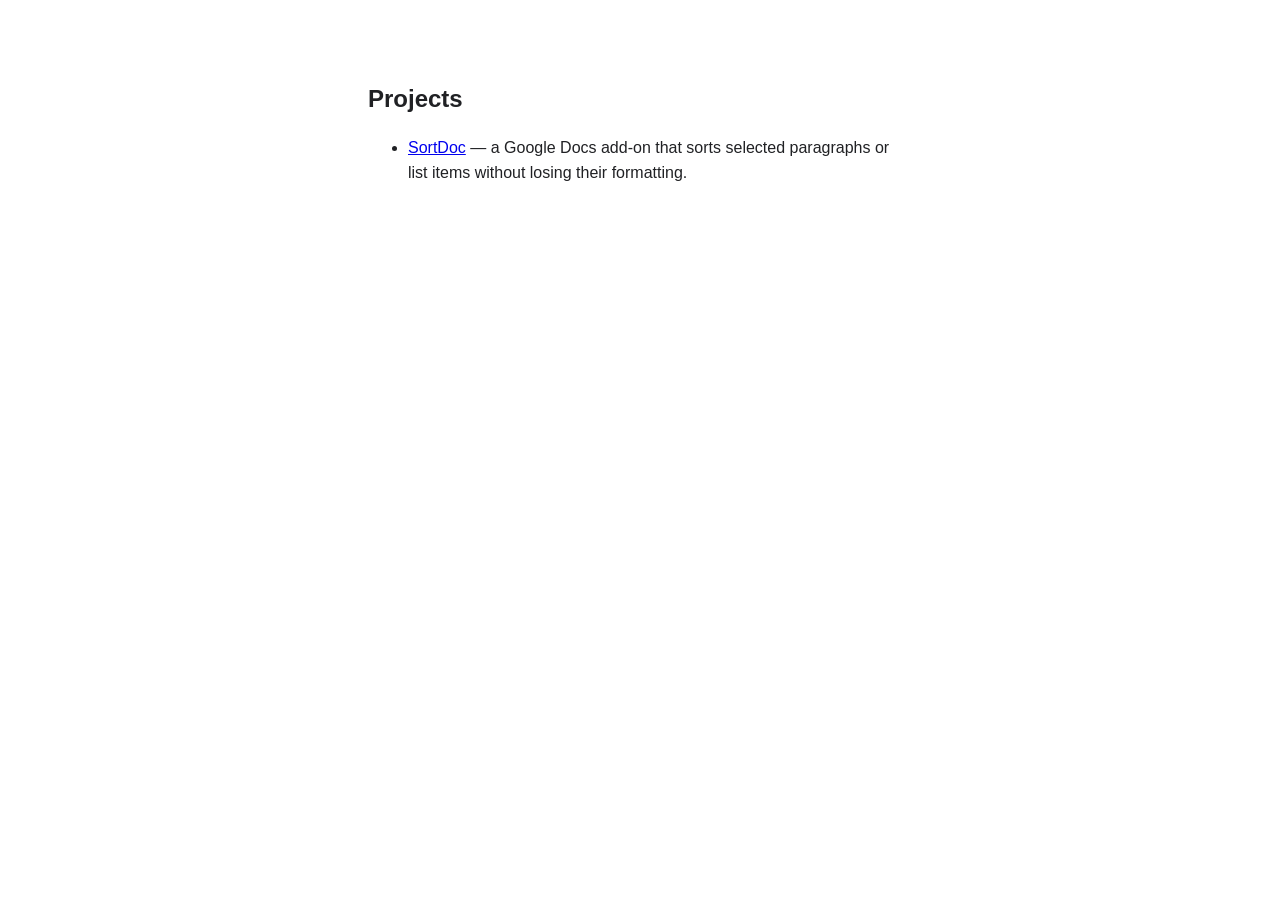
==== index.html @ c158449b "Add user site root with Google Search Console verification file The root of maxtop9843-byte.github.i" ====
<!DOCTYPE html>
<html lang="en">
<head>
<meta charset="utf-8">
<meta name="viewport" content="width=device-width, initial-scale=1">
<title>maxtop9843-byte</title>
<style>
  :root { color-scheme: light dark; }
  body { font: 16px/1.6 -apple-system, BlinkMacSystemFont, "Segoe UI", Roboto, Arial, sans-serif;
         max-width: 34rem; margin: 0 auto; padding: 4rem 1.25rem; color: #202124; background: #fff; }
  @media (prefers-color-scheme: dark) { body { color: #e8eaed; background: #131314; } a { color: #8ab4f8; } }
  h1 { font-size: 1.5rem; }
  li { margin: .4rem 0; }
</style>
</head>
<body>
<h1>Projects</h1>
<ul>
  <li><a href="./sortdoc-site/">SortDoc</a> — a Google Docs add-on that sorts selected
      paragraphs or list items without losing their formatting.</li>
</ul>
</body>
</html>
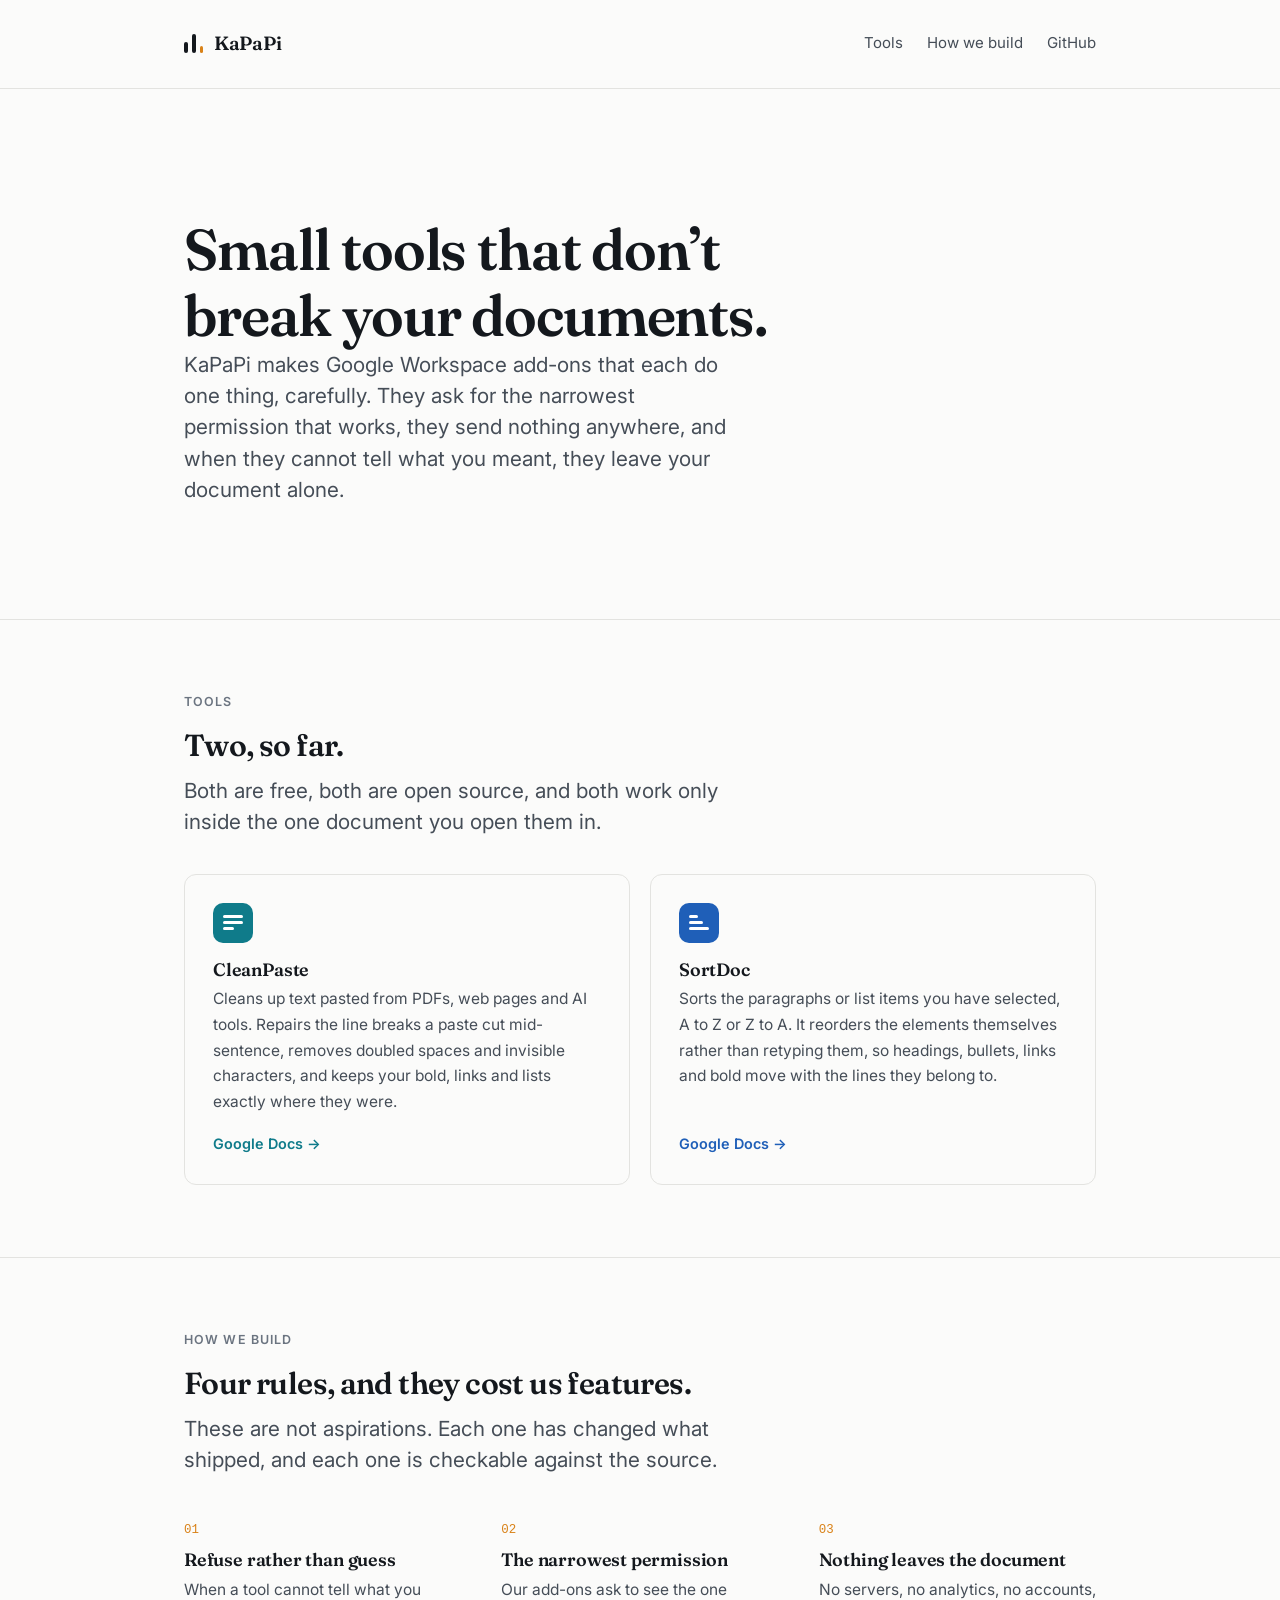
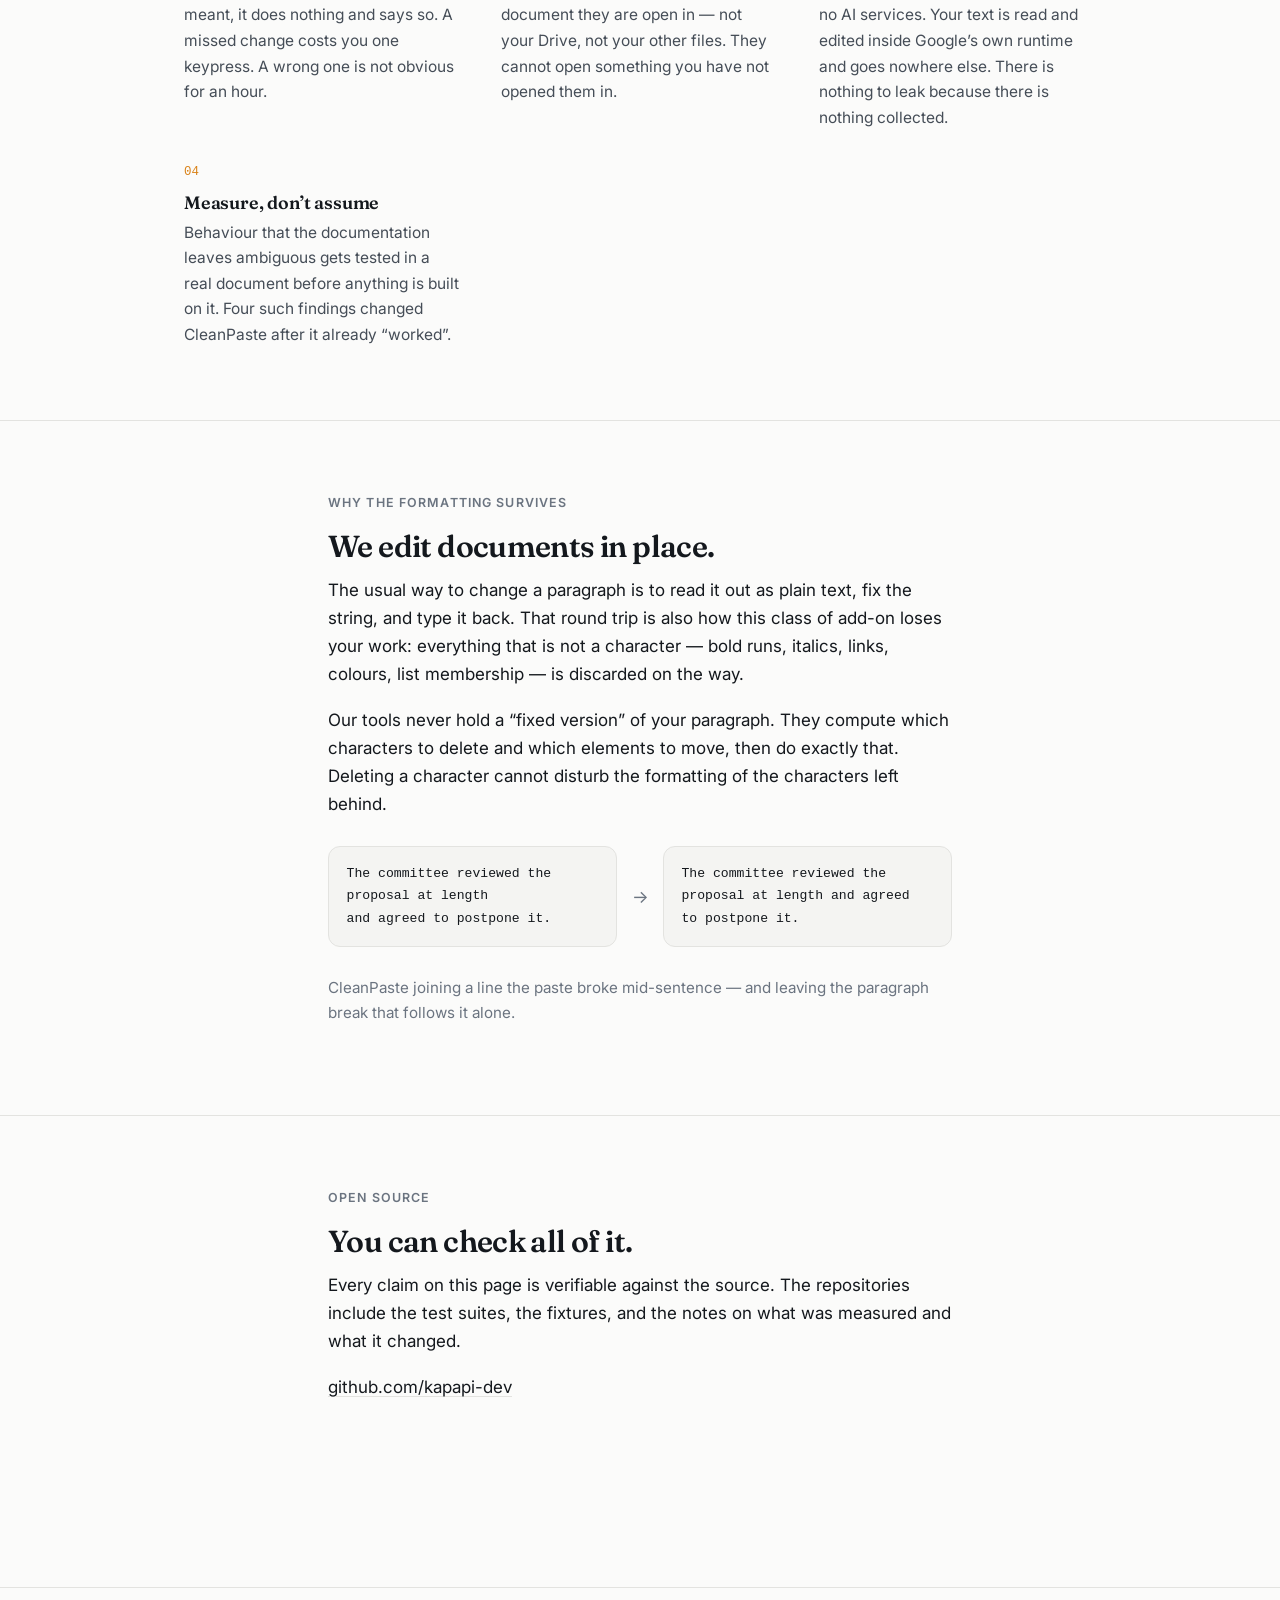
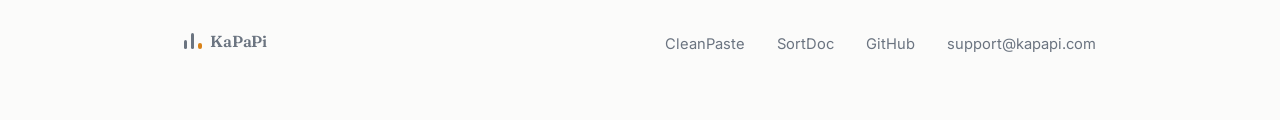
==== commit 30941b01: "KaPaPi brand site: landing, CleanPaste and SortDoc product pages Replaces the one-line placeholder i" ====
--- a/index.html
+++ b/index.html
@@ -3,21 +3,206 @@
 <head>
 <meta charset="utf-8">
 <meta name="viewport" content="width=device-width, initial-scale=1">
-<title>maxtop9843-byte</title>
-<style>
-  :root { color-scheme: light dark; }
-  body { font: 16px/1.6 -apple-system, BlinkMacSystemFont, "Segoe UI", Roboto, Arial, sans-serif;
-         max-width: 34rem; margin: 0 auto; padding: 4rem 1.25rem; color: #202124; background: #fff; }
-  @media (prefers-color-scheme: dark) { body { color: #e8eaed; background: #131314; } a { color: #8ab4f8; } }
-  h1 { font-size: 1.5rem; }
-  li { margin: .4rem 0; }
-</style>
+<title>KaPaPi — small, careful tools for Google Workspace</title>
+<meta name="description" content="KaPaPi builds small Google Workspace add-ons that do one thing carefully. Minimum permissions, nothing uploaded, and a refusal to guess when guessing could damage your document.">
+<link rel="canonical" href="https://kapapi.com/">
+
+<meta property="og:type" content="website">
+<meta property="og:url" content="https://kapapi.com/">
+<meta property="og:title" content="KaPaPi — small, careful tools for Google Workspace">
+<meta property="og:description" content="Small Google Workspace add-ons that do one thing carefully. Minimum permissions, nothing uploaded.">
+
+<link rel="icon" href="data:image/svg+xml,%3Csvg xmlns='http://www.w3.org/2000/svg' viewBox='0 0 32 32'%3E%3Crect width='32' height='32' rx='7' fill='%2314181d'/%3E%3Crect x='7' y='13' width='4' height='12' rx='2' fill='%23fbfbfa'/%3E%3Crect x='14' y='7' width='4' height='18' rx='2' fill='%23fbfbfa'/%3E%3Crect x='21' y='17' width='4' height='8' rx='2' fill='%23d98218'/%3E%3C/svg%3E">
+
+<link rel="preconnect" href="https://fonts.googleapis.com">
+<link rel="preconnect" href="https://fonts.gstatic.com" crossorigin>
+<link href="https://fonts.googleapis.com/css2?family=Fraunces:opsz,wght@9..144,500;9..144,600&family=Inter:wght@400;500;600&display=swap" rel="stylesheet">
+<link rel="stylesheet" href="/assets/kapapi.css">
 </head>
 <body>
-<h1>Projects</h1>
-<ul>
-  <li><a href="./sortdoc-site/">SortDoc</a> — a Google Docs add-on that sorts selected
-      paragraphs or list items without losing their formatting.</li>
-</ul>
+
+<header class="site-head">
+  <div class="wrap">
+    <a class="wordmark" href="/">
+      <span class="mark" aria-hidden="true"><span></span><span></span><span></span></span>
+      KaPaPi
+    </a>
+    <nav class="site-nav">
+      <a href="#tools">Tools</a>
+      <a href="#how">How we build</a>
+      <a href="https://github.com/kapapi-dev">GitHub</a>
+    </nav>
+  </div>
+</header>
+
+<main>
+
+  <section class="hero">
+    <div class="wrap">
+      <h1>Small tools that don&rsquo;t<br>break your documents.</h1>
+      <p class="lead">
+        KaPaPi makes Google Workspace add-ons that each do one thing, carefully.
+        They ask for the narrowest permission that works, they send nothing anywhere,
+        and when they cannot tell what you meant, they leave your document alone.
+      </p>
+    </div>
+  </section>
+
+  <section id="tools">
+    <div class="wrap">
+      <p class="eyebrow">Tools</p>
+      <h2>Two, so far.</h2>
+      <p class="lead" style="margin-bottom:2.25rem">
+        Both are free, both are open source, and both work only inside the one document you open them in.
+      </p>
+
+      <div class="products">
+
+        <a class="product cleanpaste" href="/cleanpaste/">
+          <span class="icon" aria-hidden="true">
+            <span class="bars"><i style="width:100%"></i><i style="width:100%"></i><i style="width:55%"></i></span>
+          </span>
+          <h3>CleanPaste</h3>
+          <p class="what">
+            Cleans up text pasted from PDFs, web pages and AI tools. Repairs the line breaks
+            a paste cut mid-sentence, removes doubled spaces and invisible characters, and
+            keeps your bold, links and lists exactly where they were.
+          </p>
+          <span class="go">Google Docs &rarr;</span>
+        </a>
+
+        <a class="product sortdoc" href="/sortdoc/">
+          <span class="icon" aria-hidden="true">
+            <span class="bars"><i style="width:45%"></i><i style="width:70%"></i><i style="width:100%"></i></span>
+          </span>
+          <h3>SortDoc</h3>
+          <p class="what">
+            Sorts the paragraphs or list items you have selected, A&nbsp;to&nbsp;Z or Z&nbsp;to&nbsp;A.
+            It reorders the elements themselves rather than retyping them, so headings,
+            bullets, links and bold move with the lines they belong to.
+          </p>
+          <span class="go">Google Docs &rarr;</span>
+        </a>
+
+      </div>
+    </div>
+  </section>
+
+  <section id="how">
+    <div class="wrap">
+      <p class="eyebrow">How we build</p>
+      <h2>Four rules, and they cost us features.</h2>
+      <p class="lead" style="margin-bottom:2.75rem">
+        These are not aspirations. Each one has changed what shipped, and each one is
+        checkable against the source.
+      </p>
+
+      <div class="principles">
+
+        <div class="principle">
+          <span class="n">01</span>
+          <h3>Refuse rather than guess</h3>
+          <p>
+            When a tool cannot tell what you meant, it does nothing and says so. A missed
+            change costs you one keypress. A wrong one is not obvious for an hour.
+          </p>
+        </div>
+
+        <div class="principle">
+          <span class="n">02</span>
+          <h3>The narrowest permission</h3>
+          <p>
+            Our add-ons ask to see the one document they are open in — not your Drive, not
+            your other files. They cannot open something you have not opened them in.
+          </p>
+        </div>
+
+        <div class="principle">
+          <span class="n">03</span>
+          <h3>Nothing leaves the document</h3>
+          <p>
+            No servers, no analytics, no accounts, no AI services. Your text is read and
+            edited inside Google&rsquo;s own runtime and goes nowhere else. There is nothing
+            to leak because there is nothing collected.
+          </p>
+        </div>
+
+        <div class="principle">
+          <span class="n">04</span>
+          <h3>Measure, don&rsquo;t assume</h3>
+          <p>
+            Behaviour that the documentation leaves ambiguous gets tested in a real
+            document before anything is built on it. Four such findings changed CleanPaste
+            after it already &ldquo;worked&rdquo;.
+          </p>
+        </div>
+
+      </div>
+    </div>
+  </section>
+
+  <section>
+    <div class="wrap wrap-narrow">
+      <p class="eyebrow">Why the formatting survives</p>
+      <h2>We edit documents in place.</h2>
+      <p>
+        The usual way to change a paragraph is to read it out as plain text, fix the string,
+        and type it back. That round trip is also how this class of add-on loses your work:
+        everything that is not a character &mdash; bold runs, italics, links, colours, list
+        membership &mdash; is discarded on the way.
+      </p>
+      <p>
+        Our tools never hold a &ldquo;fixed version&rdquo; of your paragraph. They compute
+        which characters to delete and which elements to move, then do exactly that. Deleting
+        a character cannot disturb the formatting of the characters left behind.
+      </p>
+
+      <div class="demo">
+        <pre>The committee reviewed the
+proposal at length
+and agreed to postpone it.</pre>
+        <span class="arrow" aria-hidden="true">&rarr;</span>
+        <pre>The committee reviewed the
+proposal at length and agreed
+to postpone it.</pre>
+      </div>
+
+      <p style="color:var(--ink-muted);font-size:0.95rem">
+        CleanPaste joining a line the paste broke mid-sentence &mdash; and leaving the
+        paragraph break that follows it alone.
+      </p>
+    </div>
+  </section>
+
+  <section>
+    <div class="wrap wrap-narrow">
+      <p class="eyebrow">Open source</p>
+      <h2>You can check all of it.</h2>
+      <p>
+        Every claim on this page is verifiable against the source. The repositories include
+        the test suites, the fixtures, and the notes on what was measured and what it changed.
+      </p>
+      <p>
+        <a href="https://github.com/kapapi-dev">github.com/kapapi-dev</a>
+      </p>
+    </div>
+  </section>
+
+</main>
+
+<footer class="site-foot">
+  <div class="wrap">
+    <span class="wordmark" style="font-size:1rem">
+      <span class="mark" aria-hidden="true"><span></span><span></span><span></span></span>
+      KaPaPi
+    </span>
+    <span class="spacer"></span>
+    <a href="/cleanpaste/">CleanPaste</a>
+    <a href="/sortdoc/">SortDoc</a>
+    <a href="https://github.com/kapapi-dev">GitHub</a>
+    <a href="mailto:support@kapapi.com">support@kapapi.com</a>
+  </div>
+</footer>
+
 </body>
 </html>
--- a/assets/kapapi.css
+++ b/assets/kapapi.css
@@ -0,0 +1,261 @@
+/* ------------------------------------------------------------------ *
+ * KaPaPi — shared design system
+ *
+ * One stylesheet for the brand page and every product page under it, so
+ * the products read as a family rather than as four separate sites.
+ * Each product keeps one accent colour of its own; everything else is shared.
+ * ------------------------------------------------------------------ */
+
+:root {
+  color-scheme: light dark;
+
+  /* Ink and paper. Warm off-white, cool near-black — never pure #000/#fff. */
+  --ink:        #14181d;
+  --ink-soft:   #454d57;
+  --ink-muted:  #6b7480;
+  --paper:      #fbfbfa;
+  --paper-sunk: #f4f4f2;
+  --line:       #e3e3e0;
+
+  /* Brand accent: the amber from the product marks. Warm, human, used sparingly. */
+  --accent:     #d98218;
+  --accent-ink: #8a5210;
+
+  /* Product accents */
+  --cleanpaste: #0f7b8a;
+  --sortdoc:    #1f5fb8;
+
+  --radius: 12px;
+  --measure: 34rem;
+
+  --font-display: "Fraunces", "Iowan Old Style", Georgia, serif;
+  --font-body: "Inter", -apple-system, BlinkMacSystemFont, "Segoe UI", Roboto, Arial, sans-serif;
+  --font-mono: ui-monospace, SFMono-Regular, "SF Mono", Menlo, Consolas, monospace;
+}
+
+@media (prefers-color-scheme: dark) {
+  :root {
+    --ink:        #eceae6;
+    --ink-soft:   #b3b0aa;
+    --ink-muted:  #8a877f;
+    --paper:      #101216;
+    --paper-sunk: #171a1f;
+    --line:       #282b31;
+    --accent:     #e9a44a;
+    --accent-ink: #f0bd77;
+    --cleanpaste: #4fc3d1;
+    --sortdoc:    #7aa9f0;
+  }
+}
+
+* { box-sizing: border-box; }
+
+html { -webkit-text-size-adjust: 100%; }
+
+body {
+  margin: 0;
+  font-family: var(--font-body);
+  font-size: 17px;
+  line-height: 1.65;
+  color: var(--ink);
+  background: var(--paper);
+  -webkit-font-smoothing: antialiased;
+  text-rendering: optimizeLegibility;
+}
+
+.wrap {
+  width: 100%;
+  max-width: 60rem;
+  margin: 0 auto;
+  padding: 0 1.5rem;
+}
+
+.wrap-narrow { max-width: 42rem; }
+
+a { color: inherit; text-decoration-color: var(--line); text-underline-offset: 3px; }
+a:hover { text-decoration-color: currentColor; }
+
+/* ---------------- the mark ---------------- */
+
+/* Three bars for the three syllables — ka pa pi. Scales to a favicon. */
+.mark { display: inline-flex; align-items: flex-end; gap: 4px; height: 1em; }
+.mark span {
+  display: block;
+  width: 0.2em;
+  border-radius: 999px;
+  background: currentColor;
+}
+.mark span:nth-child(1) { height: 0.58em; }
+.mark span:nth-child(2) { height: 1em; }
+.mark span:nth-child(3) { height: 0.38em; background: var(--accent); }
+
+.wordmark {
+  display: inline-flex;
+  align-items: center;
+  gap: 0.55em;
+  font-family: var(--font-display);
+  font-weight: 600;
+  font-variation-settings: "SOFT" 20, "WONK" 1;
+  letter-spacing: -0.015em;
+  text-decoration: none;
+}
+
+/* ---------------- site chrome ---------------- */
+
+.site-head {
+  padding: 1.75rem 0;
+  border-bottom: 1px solid var(--line);
+}
+.site-head .wrap { display: flex; align-items: center; justify-content: space-between; gap: 1rem; }
+.site-head .wordmark { font-size: 1.2rem; }
+.site-nav { display: flex; gap: 1.5rem; font-size: 0.94rem; color: var(--ink-soft); }
+.site-nav a { text-decoration: none; }
+.site-nav a:hover { color: var(--ink); }
+
+.site-foot {
+  margin-top: 6rem;
+  padding: 2.5rem 0 4rem;
+  border-top: 1px solid var(--line);
+  font-size: 0.92rem;
+  color: var(--ink-muted);
+}
+.site-foot .wrap { display: flex; flex-wrap: wrap; gap: 1.25rem 2rem; align-items: baseline; }
+.site-foot a { text-decoration: none; }
+.site-foot a:hover { text-decoration: underline; }
+.site-foot .spacer { flex: 1; }
+
+/* ---------------- type ---------------- */
+
+h1, h2, h3 {
+  font-family: var(--font-display);
+  font-weight: 600;
+  font-variation-settings: "SOFT" 20, "WONK" 1;
+  letter-spacing: -0.02em;
+  line-height: 1.15;
+  margin: 0;
+}
+
+h1 { font-size: clamp(2.4rem, 6vw, 3.6rem); }
+h2 { font-size: clamp(1.5rem, 3.2vw, 1.9rem); margin-bottom: 0.75rem; }
+h3 { font-size: 1.12rem; letter-spacing: -0.01em; }
+
+p { margin: 0 0 1.1rem; }
+p.lead {
+  font-size: clamp(1.1rem, 2.2vw, 1.3rem);
+  line-height: 1.5;
+  color: var(--ink-soft);
+  max-width: 34rem;
+}
+
+.eyebrow {
+  font-family: var(--font-body);
+  font-size: 0.78rem;
+  font-weight: 600;
+  letter-spacing: 0.09em;
+  text-transform: uppercase;
+  color: var(--ink-muted);
+  margin: 0 0 1rem;
+}
+
+section { padding: 4.5rem 0; }
+section + section { border-top: 1px solid var(--line); }
+
+.hero { padding: clamp(4rem, 12vw, 8rem) 0 clamp(3.5rem, 8vw, 6rem); }
+
+code {
+  font-family: var(--font-mono);
+  font-size: 0.88em;
+  background: var(--paper-sunk);
+  padding: 0.12em 0.38em;
+  border-radius: 5px;
+}
+
+/* ---------------- product cards ---------------- */
+
+.products { display: grid; gap: 1.25rem; grid-template-columns: repeat(auto-fit, minmax(19rem, 1fr)); }
+
+.product {
+  --tint: var(--accent);
+  display: flex;
+  flex-direction: column;
+  padding: 1.75rem;
+  border: 1px solid var(--line);
+  border-radius: var(--radius);
+  background: var(--paper);
+  text-decoration: none;
+  transition: border-color .15s ease, transform .15s ease;
+}
+.product:hover { border-color: var(--tint); transform: translateY(-2px); }
+.product.cleanpaste { --tint: var(--cleanpaste); }
+.product.sortdoc { --tint: var(--sortdoc); }
+
+.product .icon {
+  width: 40px; height: 40px; border-radius: 10px;
+  background: var(--tint);
+  display: grid; place-items: center;
+  margin-bottom: 1.1rem;
+}
+.product .icon i {
+  display: block; background: #fff; border-radius: 2px; height: 3px;
+}
+.product .icon .bars { display: grid; gap: 3px; width: 20px; }
+
+.product h3 { margin-bottom: 0.35rem; }
+.product .what { color: var(--ink-soft); font-size: 0.97rem; margin: 0 0 1.1rem; flex: 1; }
+.product .go { font-size: 0.9rem; font-weight: 600; color: var(--tint); }
+.product .tag {
+  display: inline-block; font-size: 0.72rem; font-weight: 600; letter-spacing: 0.05em;
+  text-transform: uppercase; color: var(--ink-muted);
+  border: 1px solid var(--line); border-radius: 999px; padding: 0.1rem 0.5rem;
+  margin-left: 0.5rem; vertical-align: 0.15em;
+}
+
+/* ---------------- principles ---------------- */
+
+.principles { display: grid; gap: 2rem 2.5rem; grid-template-columns: repeat(auto-fit, minmax(15rem, 1fr)); }
+.principle h3 { margin-bottom: 0.4rem; }
+.principle p { color: var(--ink-soft); font-size: 0.97rem; margin: 0; }
+.principle .n {
+  font-family: var(--font-mono); font-size: 0.78rem; color: var(--accent);
+  display: block; margin-bottom: 0.6rem;
+}
+
+/* ---------------- prose pages (privacy, terms, support) ---------------- */
+
+.prose { max-width: var(--measure); }
+.prose h2 { margin-top: 2.75rem; }
+.prose h3 { margin-top: 1.75rem; margin-bottom: 0.35rem; }
+.prose ul, .prose ol { padding-left: 1.2rem; }
+.prose li { margin: 0.3rem 0; }
+.prose table { border-collapse: collapse; width: 100%; margin: 1.25rem 0; font-size: 0.95rem; }
+.prose th, .prose td { border: 1px solid var(--line); padding: 0.6rem 0.7rem; text-align: left; vertical-align: top; }
+.prose th { font-weight: 600; background: var(--paper-sunk); }
+
+.note {
+  border-left: 3px solid var(--accent);
+  background: color-mix(in srgb, var(--accent) 7%, transparent);
+  padding: 0.9rem 1.1rem;
+  border-radius: 0 var(--radius) var(--radius) 0;
+  margin: 1.5rem 0;
+}
+.note p:last-child { margin-bottom: 0; }
+
+/* ---------------- demo block ---------------- */
+
+.demo { display: grid; gap: 0.9rem; grid-template-columns: 1fr auto 1fr; align-items: center; margin: 1.75rem 0; }
+.demo pre {
+  margin: 0; padding: 1rem 1.1rem;
+  border: 1px solid var(--line); border-radius: var(--radius);
+  background: var(--paper-sunk);
+  font-family: var(--font-mono); font-size: 0.82rem; line-height: 1.7;
+  overflow-x: auto; white-space: pre-wrap;
+}
+.demo .arrow { color: var(--ink-muted); font-size: 1.1rem; }
+@media (max-width: 34rem) {
+  .demo { grid-template-columns: 1fr; }
+  .demo .arrow { transform: rotate(90deg); justify-self: center; }
+}
+
+@media (prefers-reduced-motion: reduce) {
+  * { transition: none !important; }
+}
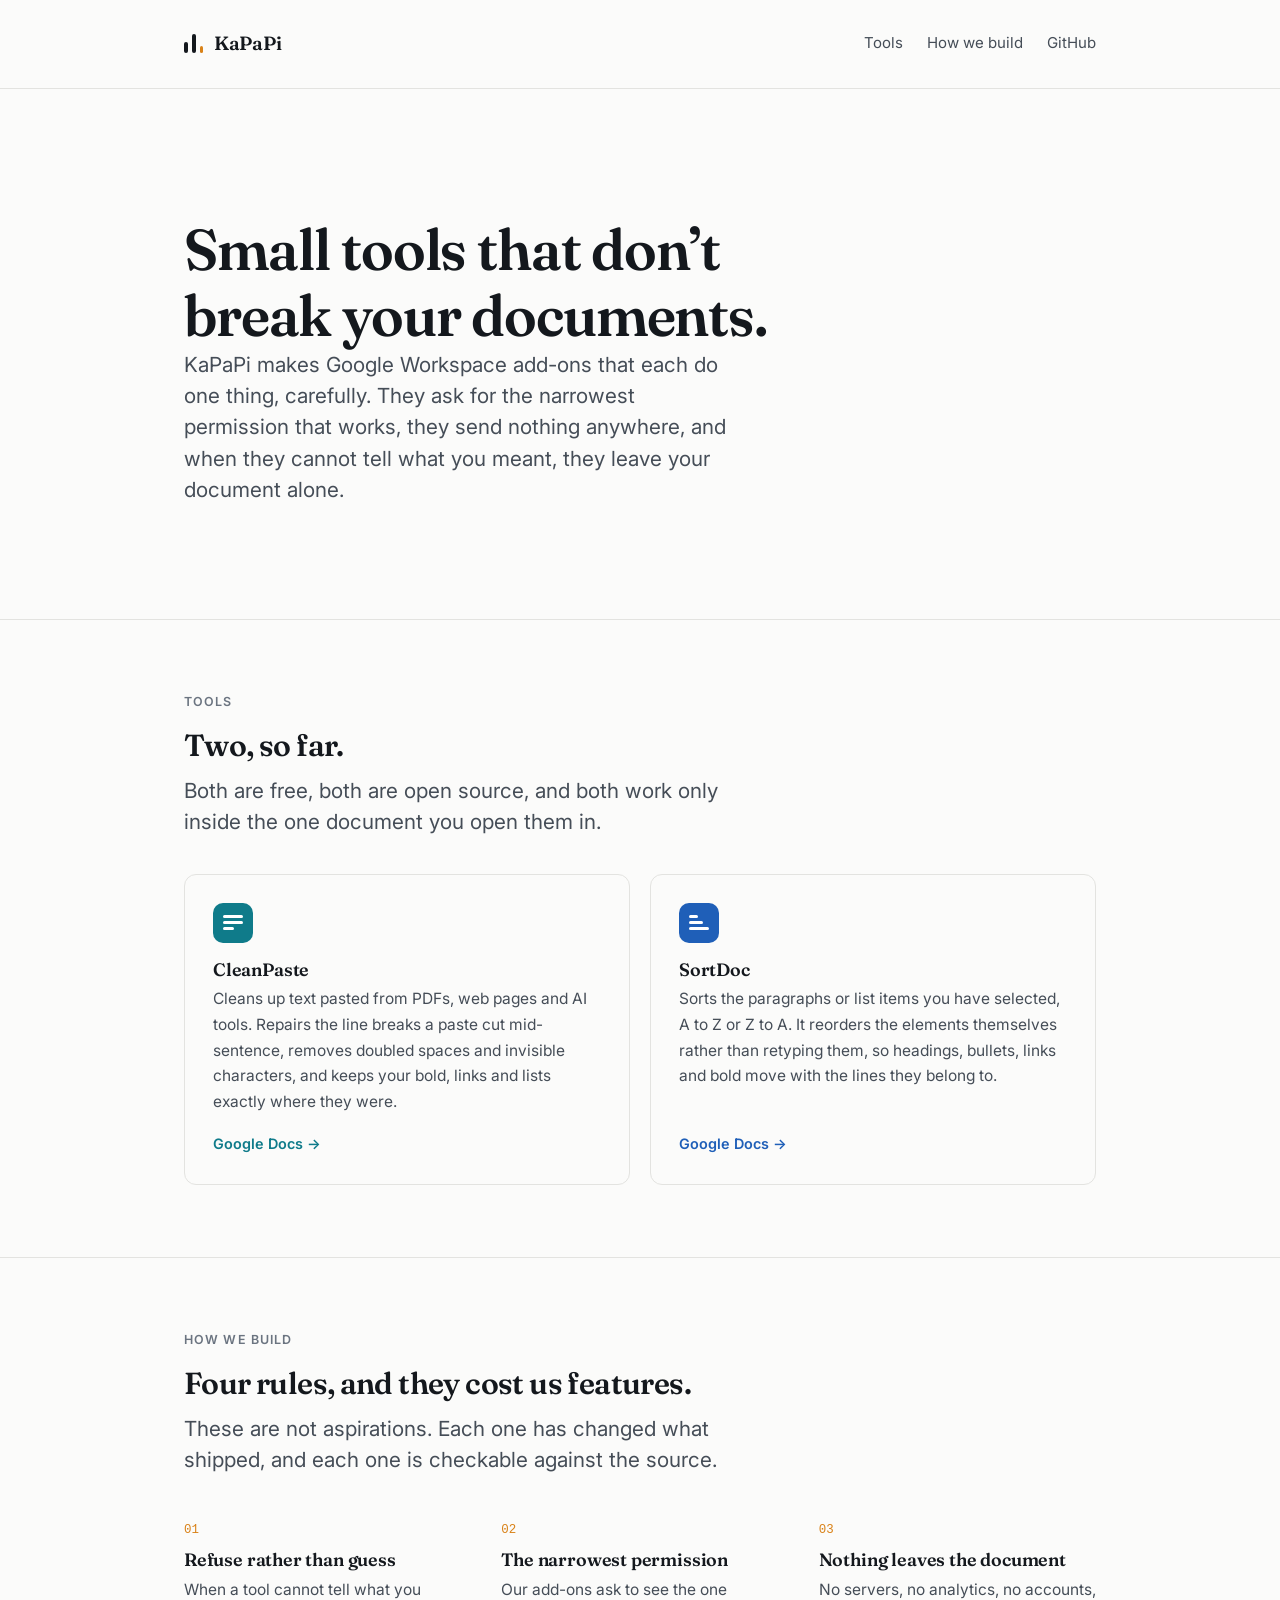
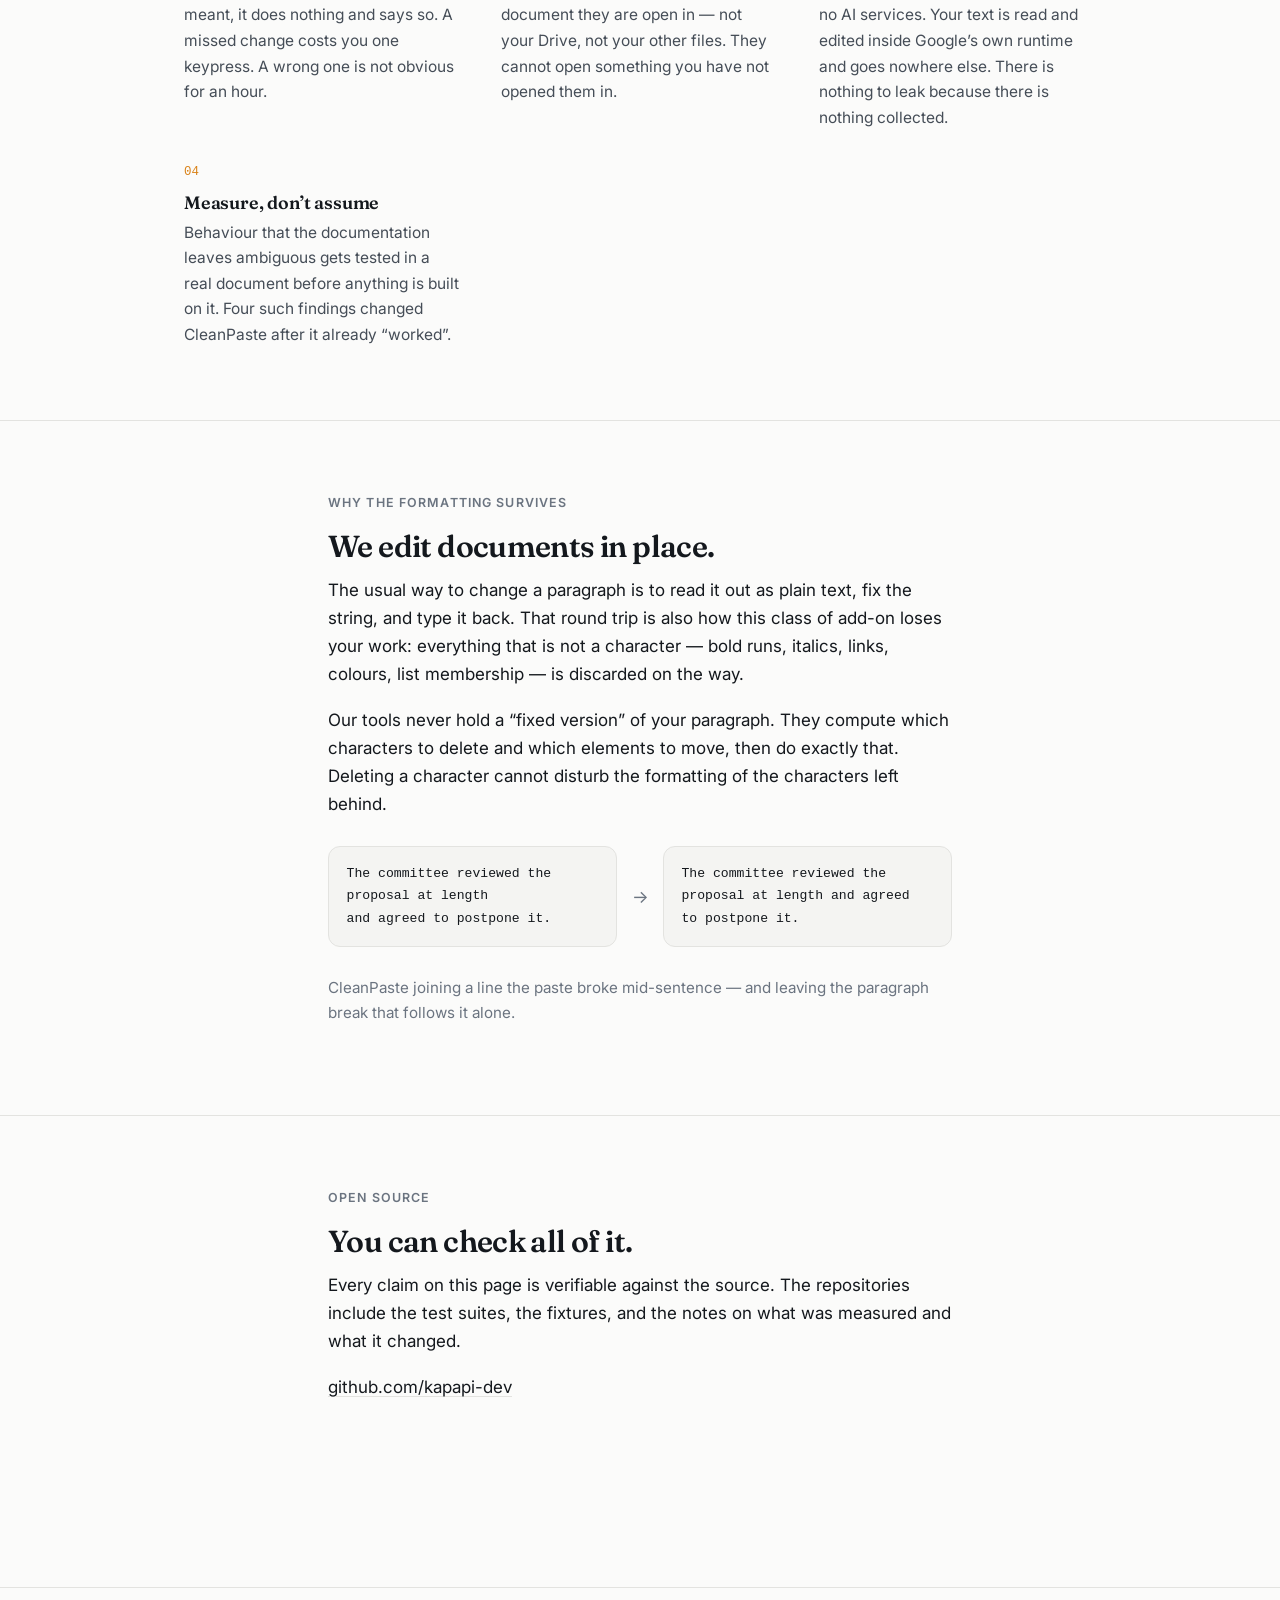
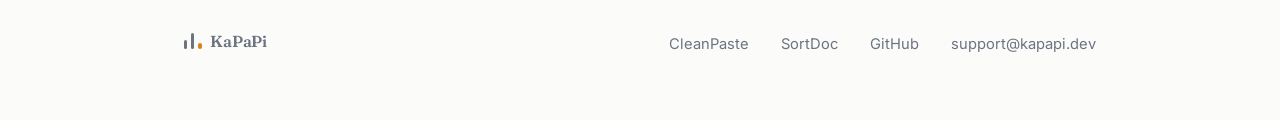
==== commit 6b750a13: "Move the brand site to kapapi.dev kapapi.com is going to a different business, so the add-ons move t" ====
--- a/index.html
+++ b/index.html
@@ -5,10 +5,10 @@
 <meta name="viewport" content="width=device-width, initial-scale=1">
 <title>KaPaPi — small, careful tools for Google Workspace</title>
 <meta name="description" content="KaPaPi builds small Google Workspace add-ons that do one thing carefully. Minimum permissions, nothing uploaded, and a refusal to guess when guessing could damage your document.">
-<link rel="canonical" href="https://kapapi.com/">
+<link rel="canonical" href="https://kapapi.dev/">
 
 <meta property="og:type" content="website">
-<meta property="og:url" content="https://kapapi.com/">
+<meta property="og:url" content="https://kapapi.dev/">
 <meta property="og:title" content="KaPaPi — small, careful tools for Google Workspace">
 <meta property="og:description" content="Small Google Workspace add-ons that do one thing carefully. Minimum permissions, nothing uploaded.">
 
@@ -200,7 +200,7 @@
     <a href="/cleanpaste/">CleanPaste</a>
     <a href="/sortdoc/">SortDoc</a>
     <a href="https://github.com/kapapi-dev">GitHub</a>
-    <a href="mailto:support@kapapi.com">support@kapapi.com</a>
+    <a href="mailto:support@kapapi.dev">support@kapapi.dev</a>
   </div>
 </footer>
 
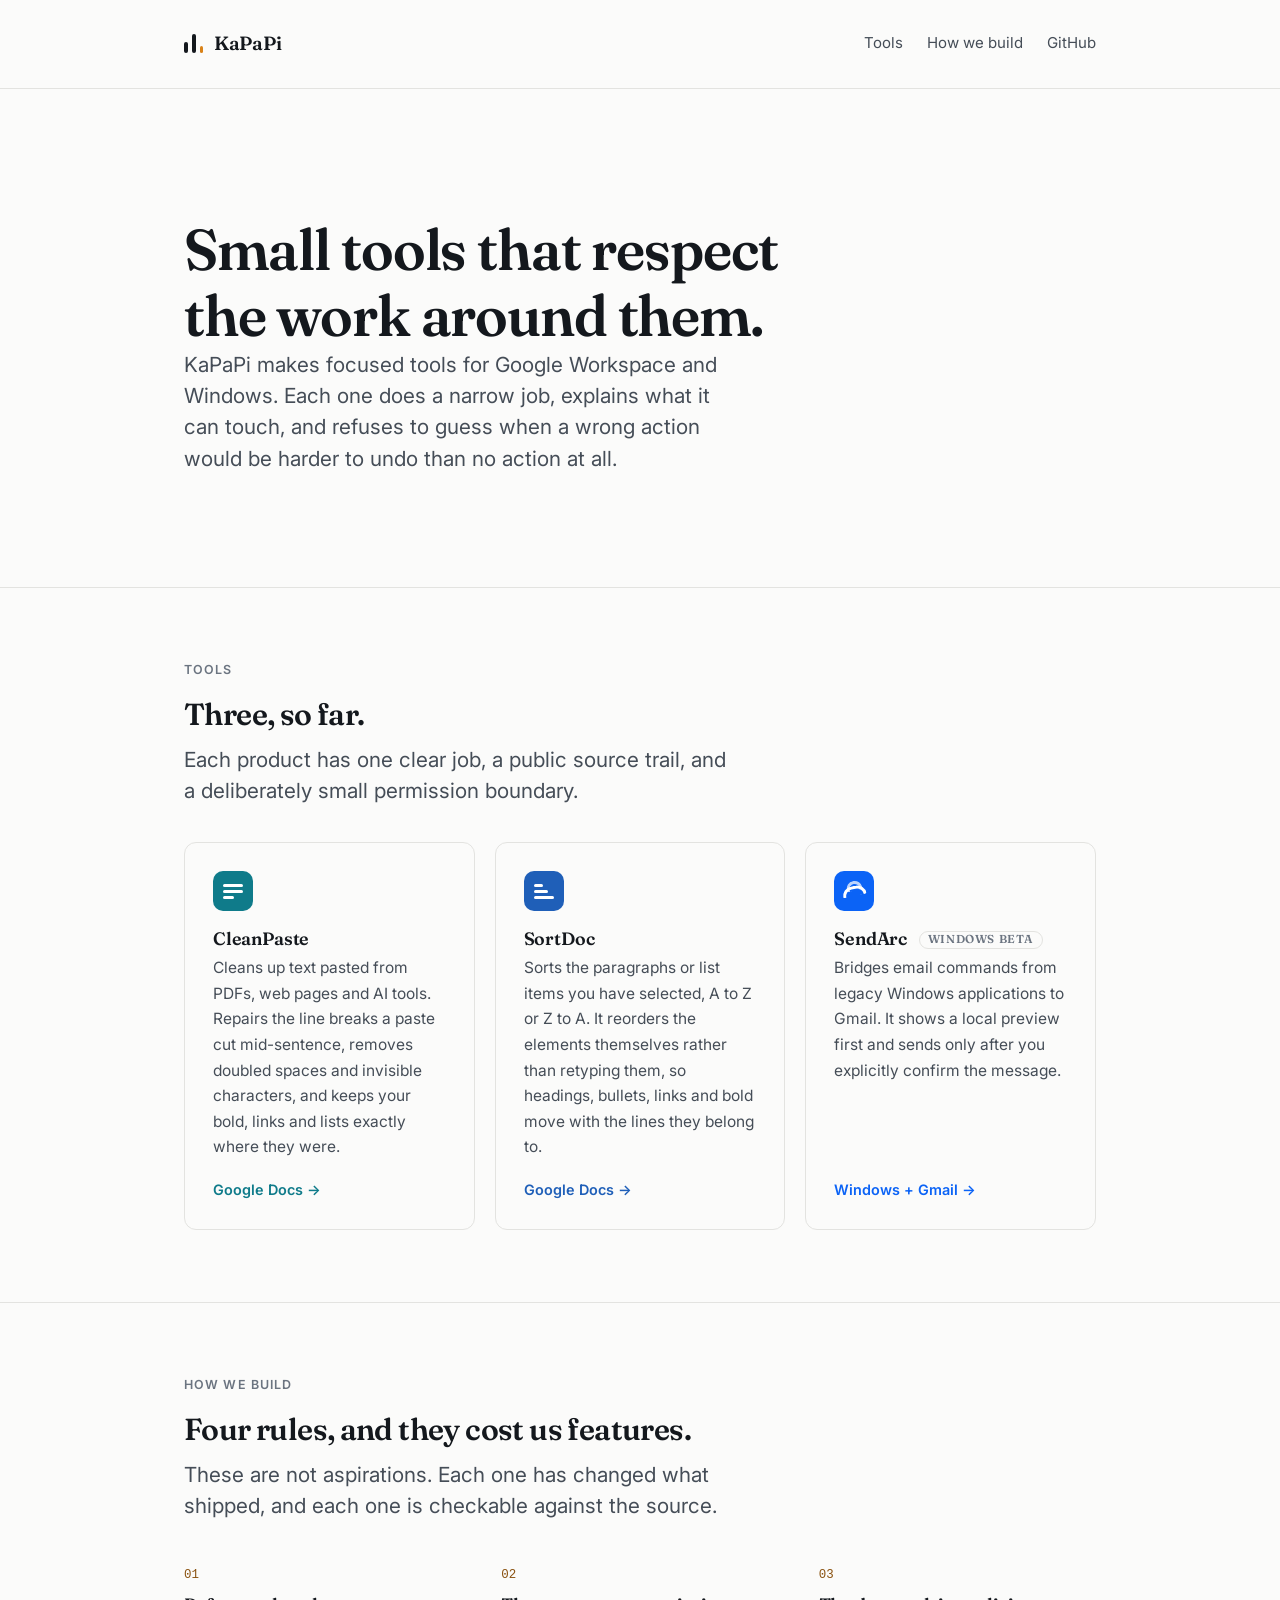
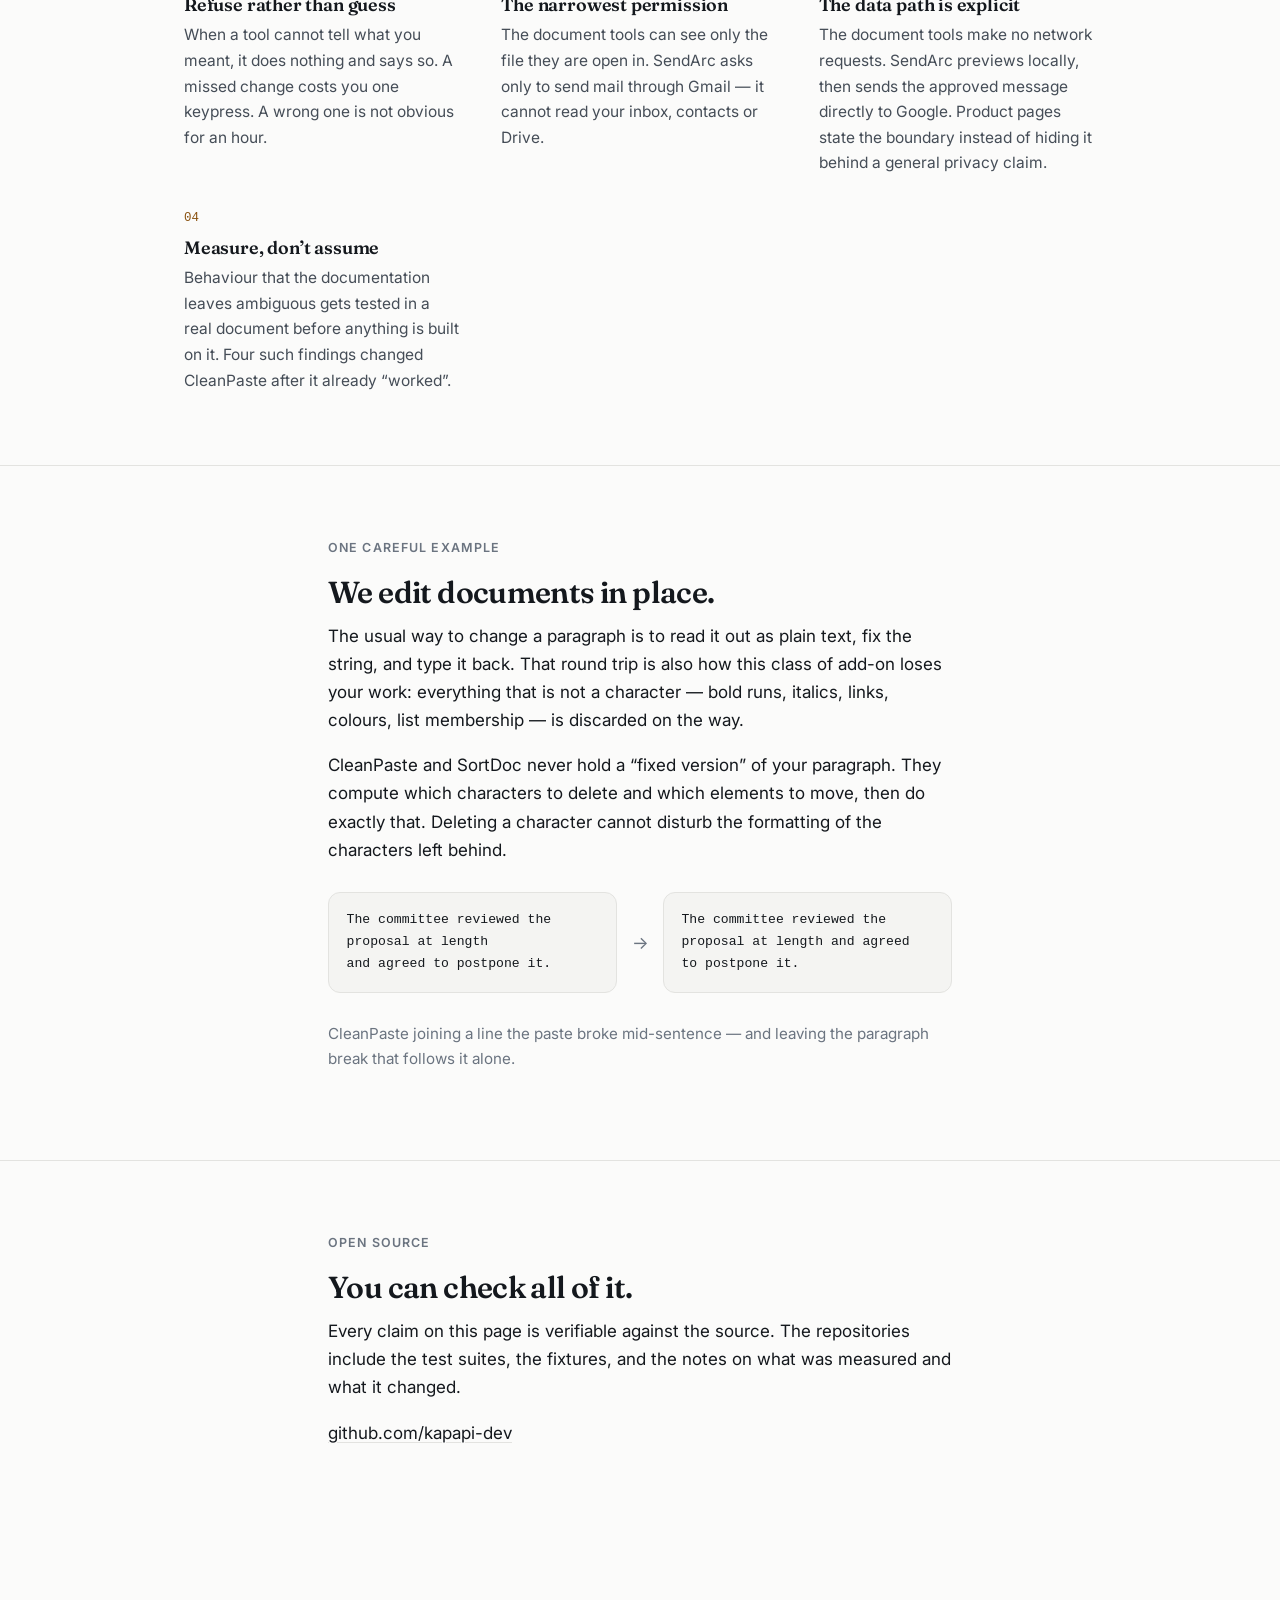
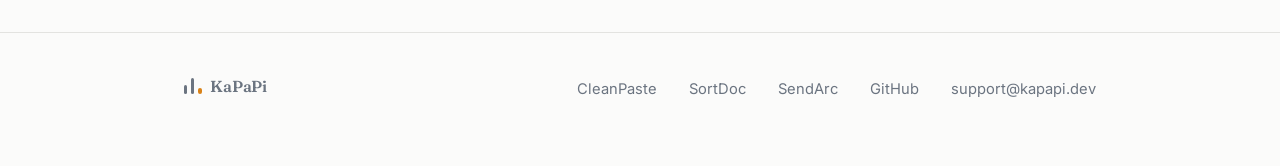
==== commit 2f835ffd: "feat: add SendArc to the KaPaPi product family" ====
--- a/index.html
+++ b/index.html
@@ -3,14 +3,14 @@
 <head>
 <meta charset="utf-8">
 <meta name="viewport" content="width=device-width, initial-scale=1">
-<title>KaPaPi — small, careful tools for Google Workspace</title>
-<meta name="description" content="KaPaPi builds small Google Workspace add-ons that do one thing carefully. Minimum permissions, nothing uploaded, and a refusal to guess when guessing could damage your document.">
+<title>KaPaPi — small, careful tools for everyday work</title>
+<meta name="description" content="KaPaPi builds focused tools for Google Workspace and Windows. Each product does one job carefully, asks for the narrowest permission it needs, and makes its data boundary explicit.">
 <link rel="canonical" href="https://kapapi.dev/">
 
 <meta property="og:type" content="website">
 <meta property="og:url" content="https://kapapi.dev/">
-<meta property="og:title" content="KaPaPi — small, careful tools for Google Workspace">
-<meta property="og:description" content="Small Google Workspace add-ons that do one thing carefully. Minimum permissions, nothing uploaded.">
+<meta property="og:title" content="KaPaPi — small, careful tools for everyday work">
+<meta property="og:description" content="Focused tools for Google Workspace and Windows, built with narrow permissions and explicit data boundaries.">
 
 <link rel="icon" href="data:image/svg+xml,%3Csvg xmlns='http://www.w3.org/2000/svg' viewBox='0 0 32 32'%3E%3Crect width='32' height='32' rx='7' fill='%2314181d'/%3E%3Crect x='7' y='13' width='4' height='12' rx='2' fill='%23fbfbfa'/%3E%3Crect x='14' y='7' width='4' height='18' rx='2' fill='%23fbfbfa'/%3E%3Crect x='21' y='17' width='4' height='8' rx='2' fill='%23d98218'/%3E%3C/svg%3E">
 
@@ -39,11 +39,11 @@
 
   <section class="hero">
     <div class="wrap">
-      <h1>Small tools that don&rsquo;t<br>break your documents.</h1>
+      <h1>Small tools that respect<br> the work around them.</h1>
       <p class="lead">
-        KaPaPi makes Google Workspace add-ons that each do one thing, carefully.
-        They ask for the narrowest permission that works, they send nothing anywhere,
-        and when they cannot tell what you meant, they leave your document alone.
+        KaPaPi makes focused tools for Google Workspace and Windows. Each one does
+        a narrow job, explains what it can touch, and refuses to guess when a wrong
+        action would be harder to undo than no action at all.
       </p>
     </div>
   </section>
@@ -51,9 +51,9 @@
   <section id="tools">
     <div class="wrap">
       <p class="eyebrow">Tools</p>
-      <h2>Two, so far.</h2>
+      <h2>Three, so far.</h2>
       <p class="lead" style="margin-bottom:2.25rem">
-        Both are free, both are open source, and both work only inside the one document you open them in.
+        Each product has one clear job, a public source trail, and a deliberately small permission boundary.
       </p>
 
       <div class="products">
@@ -84,6 +84,18 @@
           <span class="go">Google Docs &rarr;</span>
         </a>
 
+        <a class="product sendarc" href="/sendarc/">
+          <span class="icon" aria-hidden="true">
+            <span class="arc-mark"><i></i><i></i></span>
+          </span>
+          <h3>SendArc <span class="tag">Windows beta</span></h3>
+          <p class="what">
+            Bridges email commands from legacy Windows applications to Gmail. It shows
+            a local preview first and sends only after you explicitly confirm the message.
+          </p>
+          <span class="go">Windows + Gmail &rarr;</span>
+        </a>
+
       </div>
     </div>
   </section>
@@ -112,18 +124,18 @@
           <span class="n">02</span>
           <h3>The narrowest permission</h3>
           <p>
-            Our add-ons ask to see the one document they are open in — not your Drive, not
-            your other files. They cannot open something you have not opened them in.
+            The document tools can see only the file they are open in. SendArc asks only
+            to send mail through Gmail — it cannot read your inbox, contacts or Drive.
           </p>
         </div>
 
         <div class="principle">
           <span class="n">03</span>
-          <h3>Nothing leaves the document</h3>
-          <p>
-            No servers, no analytics, no accounts, no AI services. Your text is read and
-            edited inside Google&rsquo;s own runtime and goes nowhere else. There is nothing
-            to leak because there is nothing collected.
+          <h3>The data path is explicit</h3>
+          <p>
+            The document tools make no network requests. SendArc previews locally, then
+            sends the approved message directly to Google. Product pages state the boundary
+            instead of hiding it behind a general privacy claim.
           </p>
         </div>
 
@@ -143,7 +155,7 @@
 
   <section>
     <div class="wrap wrap-narrow">
-      <p class="eyebrow">Why the formatting survives</p>
+      <p class="eyebrow">One careful example</p>
       <h2>We edit documents in place.</h2>
       <p>
         The usual way to change a paragraph is to read it out as plain text, fix the string,
@@ -152,7 +164,7 @@
         membership &mdash; is discarded on the way.
       </p>
       <p>
-        Our tools never hold a &ldquo;fixed version&rdquo; of your paragraph. They compute
+        CleanPaste and SortDoc never hold a &ldquo;fixed version&rdquo; of your paragraph. They compute
         which characters to delete and which elements to move, then do exactly that. Deleting
         a character cannot disturb the formatting of the characters left behind.
       </p>
@@ -199,6 +211,7 @@
     <span class="spacer"></span>
     <a href="/cleanpaste/">CleanPaste</a>
     <a href="/sortdoc/">SortDoc</a>
+    <a href="/sendarc/">SendArc</a>
     <a href="https://github.com/kapapi-dev">GitHub</a>
     <a href="mailto:support@kapapi.dev">support@kapapi.dev</a>
   </div>
--- a/assets/kapapi.css
+++ b/assets/kapapi.css
@@ -24,6 +24,7 @@
   /* Product accents */
   --cleanpaste: #0f7b8a;
   --sortdoc:    #1f5fb8;
+  --sendarc:    #0b63f6;
 
   --radius: 12px;
   --measure: 34rem;
@@ -45,6 +46,7 @@
     --accent-ink: #f0bd77;
     --cleanpaste: #4fc3d1;
     --sortdoc:    #7aa9f0;
+    --sendarc:    #76a8ff;
   }
 }
 
@@ -74,6 +76,7 @@
 
 a { color: inherit; text-decoration-color: var(--line); text-underline-offset: 3px; }
 a:hover { text-decoration-color: currentColor; }
+a:focus-visible { outline: 3px solid var(--accent); outline-offset: 4px; border-radius: 3px; }
 
 /* ---------------- the mark ---------------- */
 
@@ -112,6 +115,12 @@
 .site-nav a { text-decoration: none; }
 .site-nav a:hover { color: var(--ink); }
 
+@media (max-width: 42rem) {
+  .site-head { padding: 1.25rem 0; }
+  .site-head .wrap { align-items: flex-start; flex-direction: column; }
+  .site-nav { width: 100%; flex-wrap: wrap; gap: 0.65rem 1.1rem; font-size: 0.88rem; }
+}
+
 .site-foot {
   margin-top: 6rem;
   padding: 2.5rem 0 4rem;
@@ -172,7 +181,7 @@
 
 /* ---------------- product cards ---------------- */
 
-.products { display: grid; gap: 1.25rem; grid-template-columns: repeat(auto-fit, minmax(19rem, 1fr)); }
+.products { display: grid; gap: 1.25rem; grid-template-columns: repeat(auto-fit, minmax(16rem, 1fr)); }
 
 .product {
   --tint: var(--accent);
@@ -188,6 +197,7 @@
 .product:hover { border-color: var(--tint); transform: translateY(-2px); }
 .product.cleanpaste { --tint: var(--cleanpaste); }
 .product.sortdoc { --tint: var(--sortdoc); }
+.product.sendarc { --tint: var(--sendarc); }
 
 .product .icon {
   width: 40px; height: 40px; border-radius: 10px;
@@ -199,6 +209,19 @@
   display: block; background: #fff; border-radius: 2px; height: 3px;
 }
 .product .icon .bars { display: grid; gap: 3px; width: 20px; }
+.product .icon .arc-mark { position: relative; width: 24px; height: 20px; }
+.product .icon .arc-mark i {
+  position: absolute;
+  display: block;
+  height: 10px;
+  border: 3px solid #fff;
+  border-bottom: 0;
+  border-radius: 999px 999px 0 0;
+  background: transparent;
+  transform: rotate(-12deg);
+}
+.product .icon .arc-mark i:first-child { inset: 5px 0 auto 0; }
+.product .icon .arc-mark i:last-child { inset: 0 4px auto 4px; opacity: 0.72; }
 
 .product h3 { margin-bottom: 0.35rem; }
 .product .what { color: var(--ink-soft); font-size: 0.97rem; margin: 0 0 1.1rem; flex: 1; }
@@ -210,13 +233,27 @@
   margin-left: 0.5rem; vertical-align: 0.15em;
 }
 
+.button-link {
+  display: inline-flex;
+  align-items: center;
+  min-height: 44px;
+  padding: 0.65rem 1rem;
+  border-radius: 9px;
+  color: #fff;
+  background: var(--sendarc);
+  font-size: 0.94rem;
+  font-weight: 600;
+  text-decoration: none;
+}
+.button-link:hover { filter: brightness(0.92); }
+
 /* ---------------- principles ---------------- */
 
 .principles { display: grid; gap: 2rem 2.5rem; grid-template-columns: repeat(auto-fit, minmax(15rem, 1fr)); }
 .principle h3 { margin-bottom: 0.4rem; }
 .principle p { color: var(--ink-soft); font-size: 0.97rem; margin: 0; }
 .principle .n {
-  font-family: var(--font-mono); font-size: 0.78rem; color: var(--accent);
+  font-family: var(--font-mono); font-size: 0.78rem; color: var(--accent-ink);
   display: block; margin-bottom: 0.6rem;
 }
 
